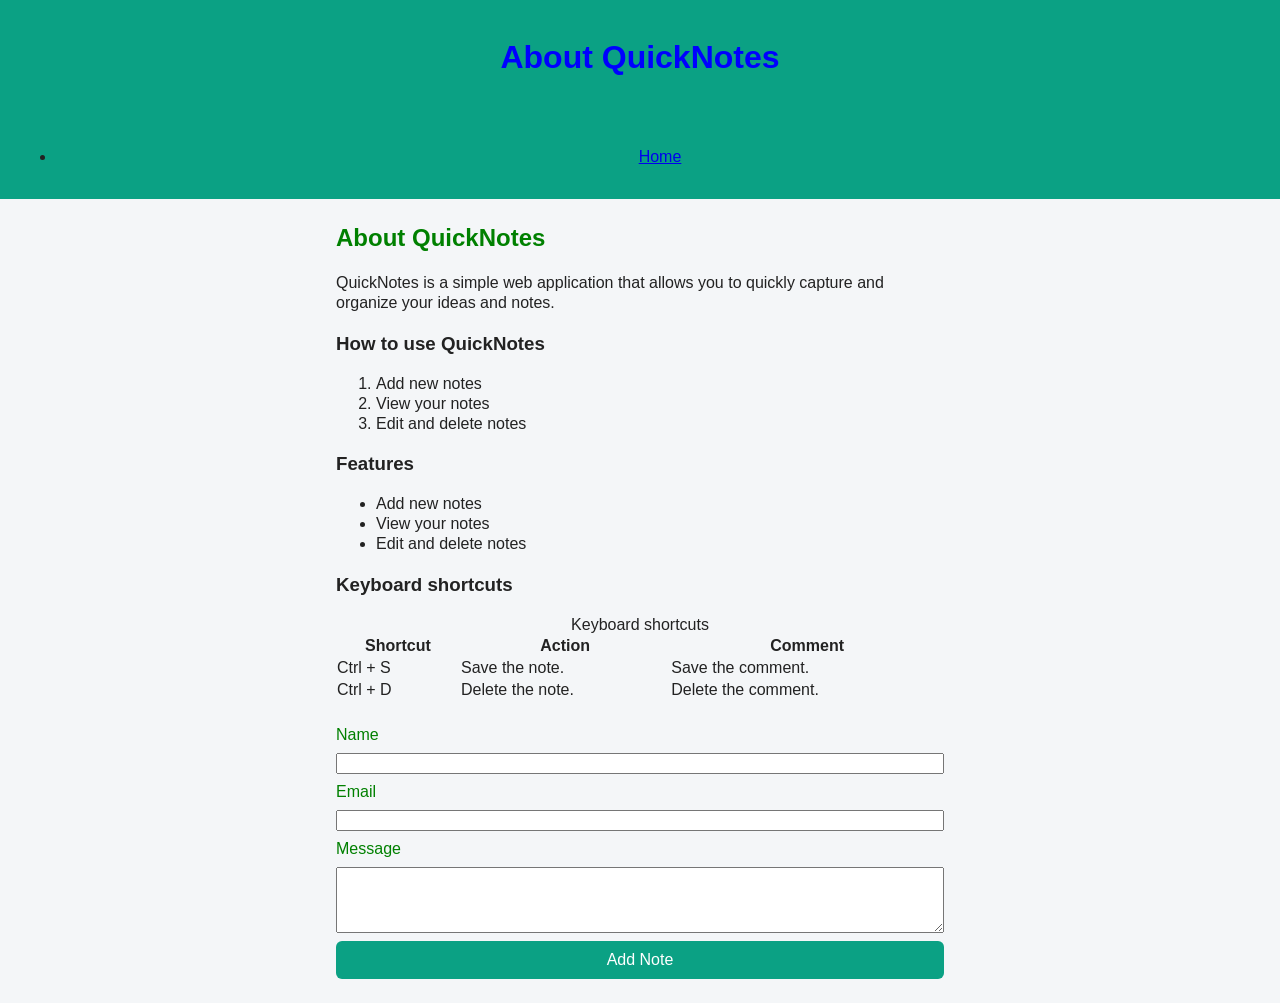
==== web-foundation-days/day2/index.html @ 41aafe85 "Initial commit" ====
<!doctype html>
<html lang="en">
  <head>
    <title>About QuickNotes</title>
    <link rel="stylesheet" href="style.css" />
    <meta charset="UTF-8" />
    <meta name="viewport" content="width=device-width, initial-scale=1.0" />
  </head>
  <body>
    <header>
      <h1>About QuickNotes</h1>
    </header>
    <nav>
      <ul>
        <li><a href="index.html">Home</a></li>
      </ul>
    </nav>
    <main>
      <section>
        <h2>About QuickNotes</h2>
        <p>
          QuickNotes is a simple web application that allows you to quickly
          capture and organize your ideas and notes.
        </p>
      </section>

      <section>
        <h3>How to use QuickNotes</h2>
        <ol>
          <li>Add new notes</li>
          <li>View your notes</li>
          <li>Edit and delete notes</li>
        </ol>
      </section>

      <section>
        <h3>Features</h2>
        <ul>
          <li>Add new notes</li>
          <li>View your notes</li>
          <li>Edit and delete notes</li>
        </ul>
      </section>

      <section>
        <h3>Keyboard shortcuts</h3>
        <table>
          <caption>
            Keyboard shortcuts
          </caption>
          <thead>
            <tr>
              <th>Shortcut</th>
              <th>Action</th>
              <th>Comment</th>
            </tr>
          </thead>
          <tbody>
            <tr>
              <td>Ctrl + S</td>
              <td>Save the note.</td>
              <td>Save the comment.</td>
            </tr>
            <tr>
              <td>Ctrl + D</td>
              <td>Delete the note.</td>
              <td>Delete the comment.</td>
            </tr>
          </tbody>
        </table>
      </section>

      <section>
        <form id="note-form">
          <label for="name">Name</label>
          <input type="text" id="name" name="name" required />

          <label for="email">Email</label>
          <input type="email" id="email" name="email" required />

          <label for="message">Message</label>
          <textarea id="message" name="message" rows="4" required></textarea>

          <button type="submit">Add Note</button>
        </form>
      </section>
    </main>
  </body>
</html>
---- web-foundation-days/day2/style.css ----
*,
*::before,
*::after {
  box-sizing: border-box;
}

header {
  background-color: #0ba184;
  color: white;
  padding: 16px;
  text-align: center;
}

nav {
  background-color: #0ba184;
  padding: 16px;
  text-align: center;
}

body {
  margin: 0;
  font-family: "Segoe UI", Arial, sans-serif;
  background-color: #f4f6f8;
  color: #222;
  line-height: 1.25;
}

main {
  max-width: 640px;
  margin: 24px auto;   
  padding: 0 16px;
  align-items: center;  
}

h1 {
  color: Blue;
} 

h2 {
  color: green;
}

section h3 {
  color: whitecard;
}

.features {
  display: grid;
  grid-template-columns: repeat(auto-fit, minmax(180px, 1fr));
  gap: 16px;
  }

section table {
  width: 100%;
  border-collapse: collapse;
  margin-bottom: 16px;
  padding: 8px;
}

#note-form {
  color: green;
  margin-bottom: 24px;
  margin-top: 24px;
  display: flex;
  flex-direction: column; 
  gap: 8px;
}

#feedback-form {
  color: green;
  margin-bottom: 24px;
  margin-top: 24px;
  display: flex;
  flex-direction: column; 
  gap: 8px;
}

 button {
  background-color: #0ba184;
  color: white;
  border: none;
  padding: 10px 18px;
  border-radius: 6px;
  font-size: 1rem;
  cursor: pointer;
 }

button:hover {
  background-color: rgb(35, 77, 68);
  transform: translateY(-4px); 
  cursor: pointer;
}

footer {
  text-align: center;
  color: #777;
  padding: 16px;
}

@media (max-width: 600px) {
    header {
        font-size: auto;
        padding: auto;
    }
    #note-form {
    flex-direction: column;
  }
}
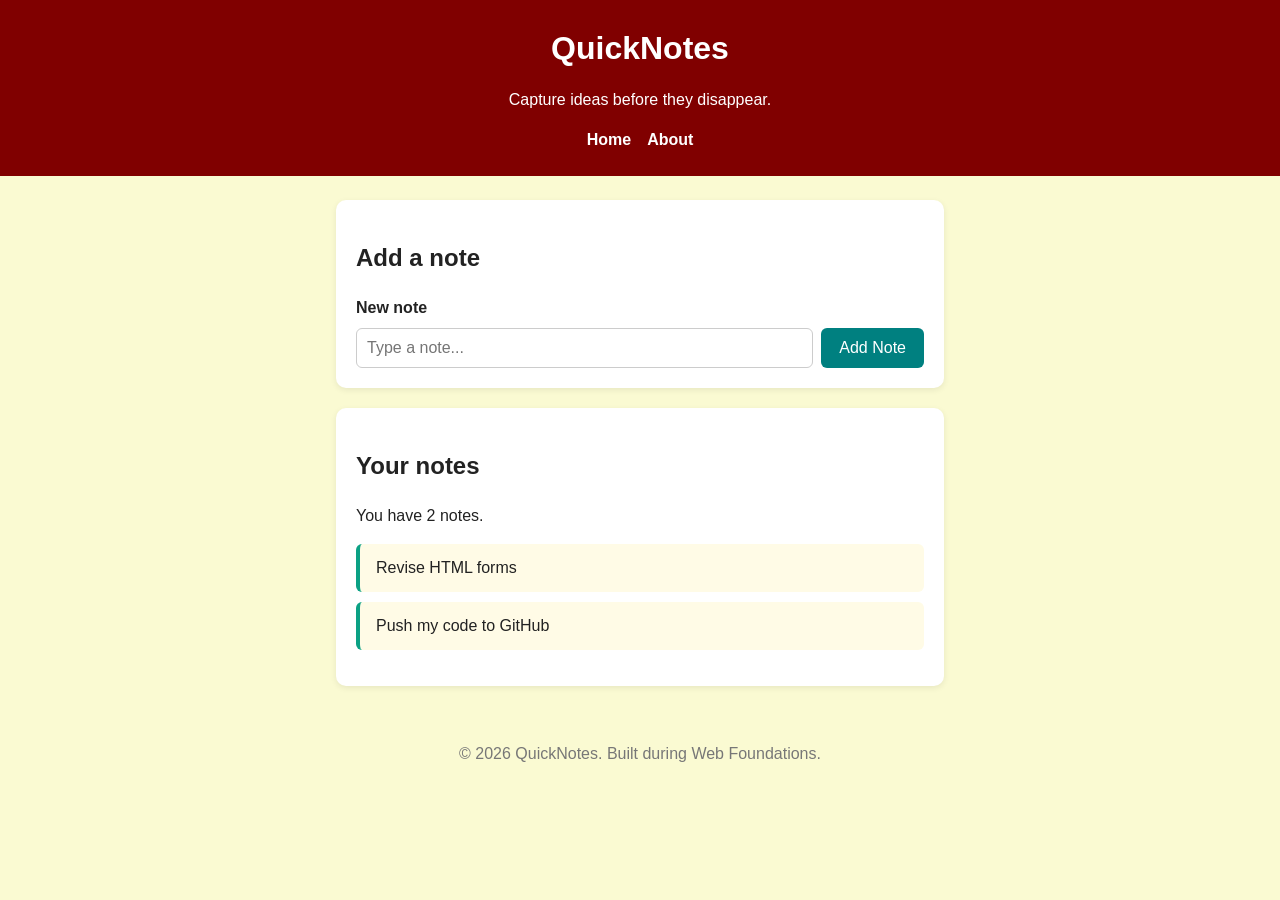
==== commit 256305a1: "Revised Day 1 & 2 Assignment." ====
--- a/web-foundation-days/day2/index.html
+++ b/web-foundation-days/day2/index.html
@@ -1,89 +1,44 @@
-<!doctype html>
+
+<!DOCTYPE html>
 <html lang="en">
   <head>
-    <title>About QuickNotes</title>
-    <link rel="stylesheet" href="style.css" />
     <meta charset="UTF-8" />
     <meta name="viewport" content="width=device-width, initial-scale=1.0" />
+    <title>QuickNotes - Home</title>
+    <link rel="stylesheet" href="style.css" />
   </head>
   <body>
     <header>
-      <h1>About QuickNotes</h1>
+      <h1>QuickNotes</h1>
+      <p>Capture ideas before they disappear.</p>
+      <nav>
+        <a href="index.html">Home</a>
+        <a href="about.html">About</a>
+      </nav>
     </header>
-    <nav>
-      <ul>
-        <li><a href="index.html">Home</a></li>
-      </ul>
-    </nav>
+
     <main>
       <section>
-        <h2>About QuickNotes</h2>
-        <p>
-          QuickNotes is a simple web application that allows you to quickly
-          capture and organize your ideas and notes.
-        </p>
+        <h2>Add a note</h2>
+        <form id="note-form">
+          <label for="note-input">New note</label>
+          <input type="text" id="note-input" placeholder="Type a note..." required />
+          <button type="submit">Add Note</button>
+        </form>
       </section>
 
       <section>
-        <h3>How to use QuickNotes</h2>
-        <ol>
-          <li>Add new notes</li>
-          <li>View your notes</li>
-          <li>Edit and delete notes</li>
-        </ol>
-      </section>
-
-      <section>
-        <h3>Features</h2>
-        <ul>
-          <li>Add new notes</li>
-          <li>View your notes</li>
-          <li>Edit and delete notes</li>
+        <h2>Your notes</h2>
+        <p id="note-count">You have 2 notes.</p>
+        <ul id="notes-list">
+          <li class="note">Revise HTML forms</li>
+          <li class="note">Push my code to GitHub</li>
         </ul>
       </section>
+    </main>
 
-      <section>
-        <h3>Keyboard shortcuts</h3>
-        <table>
-          <caption>
-            Keyboard shortcuts
-          </caption>
-          <thead>
-            <tr>
-              <th>Shortcut</th>
-              <th>Action</th>
-              <th>Comment</th>
-            </tr>
-          </thead>
-          <tbody>
-            <tr>
-              <td>Ctrl + S</td>
-              <td>Save the note.</td>
-              <td>Save the comment.</td>
-            </tr>
-            <tr>
-              <td>Ctrl + D</td>
-              <td>Delete the note.</td>
-              <td>Delete the comment.</td>
-            </tr>
-          </tbody>
-        </table>
-      </section>
-
-      <section>
-        <form id="note-form">
-          <label for="name">Name</label>
-          <input type="text" id="name" name="name" required />
-
-          <label for="email">Email</label>
-          <input type="email" id="email" name="email" required />
-
-          <label for="message">Message</label>
-          <textarea id="message" name="message" rows="4" required></textarea>
-
-          <button type="submit">Add Note</button>
-        </form>
-      </section>
-    </main>
+    <footer>
+      <p>&copy; 2026 QuickNotes. Built during Web Foundations.</p>
+    </footer>
   </body>
-</html>
+</html>
--- a/web-foundation-days/day2/style.css
+++ b/web-foundation-days/day2/style.css
@@ -5,91 +5,157 @@
   box-sizing: border-box;
 }
 
+body {
+  margin: 0;
+  font-family: "Segoe UI", Arial, sans-serif;
+  background-color: lightgoldenrodyellow;
+  color: #222;
+  line-height: 1.5;
+}
+
 header {
-  background-color: #0ba184;
+  background-color: maroon;
   color: white;
-  padding: 16px;
   text-align: center;
+  padding: 24px 16px;
+}
+
+header h1 {
+  margin: 0;
 }
 
 nav {
-  background-color: #0ba184;
-  padding: 16px;
-  text-align: center;
+  display: flex;
+  justify-content: center;
+  gap: 16px;
+  margin-top: 12px;
 }
 
-body {
-  margin: 0;
-  font-family: "Segoe UI", Arial, sans-serif;
-  background-color: #f4f6f8;
-  color: #222;
-  line-height: 1.25;
+nav a {
+  color: white;
+  text-decoration: none;
+  font-weight: bold;
+  transition: color 0.2s ease, transform 0.2s ease;
+}
+
+nav a:hover {
+  color: white;
+  text-decoration: underline;
+  transform: translateY(-2px);
 }
 
 main {
   max-width: 640px;
-  margin: 24px auto;   
+  margin: 24px auto;
   padding: 0 16px;
-  align-items: center;  
 }
 
-h1 {
-  color: Blue;
-} 
-
-h2 {
-  color: green;
+section {
+  background: white;
+  padding: 20px;
+  border-radius: 10px;
+  margin-bottom: 20px;
+  box-shadow: 0 2px 6px rgba(0, 0, 0, 0.08);
 }
 
-section h3 {
-  color: whitecard;
+#note-form {
+  display: flex;
+  gap: 8px;
+  flex-wrap: wrap;
+}
+
+#note-form label {
+  width: 100%;
+  font-weight: bold;
+}
+
+#note-input {
+  flex: 1;
+  padding: 10px;
+  border: 1px solid #ccc;
+  border-radius: 6px;
+  font-size: 1rem;
+}
+
+#feedback-form {
+  display: flex;
+  flex-direction: column;
+  gap: 10px;
+}
+
+#feedback-form label {
+  font-weight: bold;
+}
+
+#feedback-form input,
+#feedback-form textarea {
+  width: 100%;
+  padding: 10px;
+  border: 1px solid #ccc;
+  border-radius: 6px;
+  font-size: 1rem;
+}
+
+button {
+  background-color: teal;
+  color: white;
+  border: none;
+  padding: 10px 18px;
+  border-radius: 6px;
+  font-size: 1rem;
+  cursor: pointer;
+  transition: background-color 0.2s ease, transform 0.2s ease;
+}
+
+button:hover {
+  background-color: darkgreen;
+  transform: translateY(-2px);
+}
+
+#notes-list {
+  list-style: none;
+  padding: 0;
+}
+
+.note {
+  background-color: #fffbe6;
+  border-left: 4px solid #0ba184;
+  padding: 12px 16px;
+  margin-bottom: 10px;
+  border-radius: 6px;
 }
 
 .features {
   display: grid;
   grid-template-columns: repeat(auto-fit, minmax(180px, 1fr));
   gap: 16px;
-  }
+  list-style: none;
+  padding: 0;
+}
 
-section table {
+.features li {
+  background-color: #fffbe6;
+  border: 1px solid #ddd;
+  border-radius: 8px;
+  padding: 16px;
+  text-align: center;
+}
+
+table {
   width: 100%;
   border-collapse: collapse;
-  margin-bottom: 16px;
-  padding: 8px;
+  margin-top: 10px;
 }
 
-#note-form {
-  color: green;
-  margin-bottom: 24px;
-  margin-top: 24px;
-  display: flex;
-  flex-direction: column; 
-  gap: 8px;
+th,
+td {
+  border: 1px solid #ddd;
+  padding: 10px 12px;
+  text-align: left;
 }
 
-#feedback-form {
-  color: green;
-  margin-bottom: 24px;
-  margin-top: 24px;
-  display: flex;
-  flex-direction: column; 
-  gap: 8px;
-}
-
- button {
-  background-color: #0ba184;
-  color: white;
-  border: none;
-  padding: 10px 18px;
-  border-radius: 6px;
-  font-size: 1rem;
-  cursor: pointer;
- }
-
-button:hover {
-  background-color: rgb(35, 77, 68);
-  transform: translateY(-4px); 
-  cursor: pointer;
+th {
+  background-color: #f4f6f8;
 }
 
 footer {
@@ -99,15 +165,15 @@
 }
 
 @media (max-width: 600px) {
-    header {
-        font-size: auto;
-        padding: auto;
-    }
-    #note-form {
+  header {
+    padding: 16px 10px;
+  }
+
+  header h1 {
+    font-size: 24px;
+  }
+
+  #note-form {
     flex-direction: column;
   }
 }
-
-
-
-
